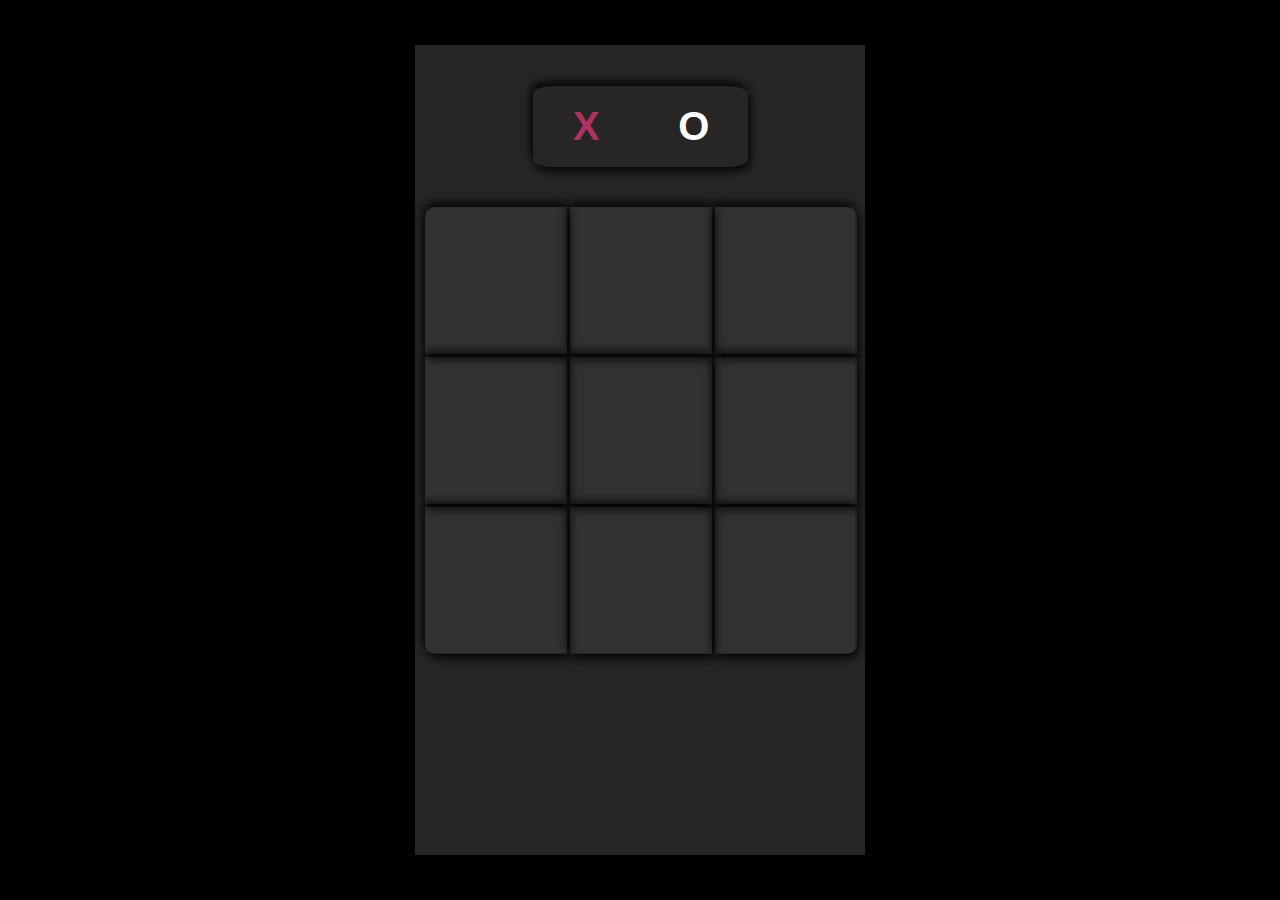
==== index.html @ ab362a8f "initial commit" ====
<!DOCTYPE html>
<html lang="en">
<head>
    <meta charset="UTF-8">
    <meta name="viewport" content="width=device-width, initial-scale=1.0">
    <title>Tic-Tac-Toe </title>
    <link rel="stylesheet" href="style.css">
</head>
<body>
    <div class="container">
        <div class="turn">
            <div class="choose">
                <div class="x">X</div>
                <div class="o">O</div>
            </div>
        </div>
        <div class="game">
            <div class="box box1"></div>
            <div class="box"></div>
            <div class="box box2"></div>
            <div class="box"></div>
            <div class="box"></div>
            <div class="box"></div>
            <div class="box box3"></div>
            <div class="box"></div>
            <div class="box box4"></div>

        </div>
    </div>
    <script  src="script.js"></script>
</body>
</html>
---- style.css ----
* {
    margin: 0;
    padding: 0;
    box-sizing: border-box;
    scroll-behavior: smooth;
    font-family: 'Gill Sans', 'Gill Sans MT', Calibri, 'Trebuchet MS', sans-serif;

}
body{
    width: 100vw;
    height: 100vh;
    background: #000;
    display: flex;
    align-items: center;
    text-align: center;
    justify-content: center;
}
.container{
    width: 80vw;
    height: 90vh;
    max-width: 450px;
    background: #282525;
    padding: 0px 10px ;
}
.turn{
    width: 100%;
    height: 20%;
    display: flex;
    align-items: center;
    justify-content: center;

}
.bs{
    box-shadow:inset 2px 5px 10px rgba(0,0,0,0.8);

}
.choose{
    display: flex;
    width: 50%;
    height: 50%;
    background: transparent;
    box-shadow: 2px 5px 10px rgba(0,0,0,0.8),-2px -5px 10px rgba(0,0,0,0.8);
    border-radius: 10%;
}
.x,.o{
    display: flex;
    align-items: center;
    justify-content: center;
    text-align: center;
    height: 100%;
    width: 50%;
    font-size: 40px;
    font-weight: 700;
}
.box1{
    border-radius: 10px 0px 0px  0px;
}
.box2{
    border-radius: 0px 10px 0px  0px;
}
.box3{
    border-radius: 0px 0px 0px  10px;
}
.box4{
    border-radius: 0px 0px 10px  0px;
}
.game{
    width: 100%;
    height: 55%;
    background: #333131;
    display: grid;
    grid-template-columns: 33% 33% 33%;
    grid-template-rows: 33% 33% 33%;
    gap: 3px;

}
.box{
    width: 100%;
    background:transparent;
    box-shadow: 2px 5px 10px rgba(0,0,0,0.8),-2px -5px 10px rgba(0,0,0,0.8);
    text-align: center;
    align-items: center;
    justify-content: center;
    display: flex;
    color: white;
    font-size: 50px;
}
.box:hover{
    box-shadow:inset 2px 5px 10px rgba(0,0,0,0.8);

}
.x{
    color: rgb(174,51,96);
}
.o{
    color: white;
}
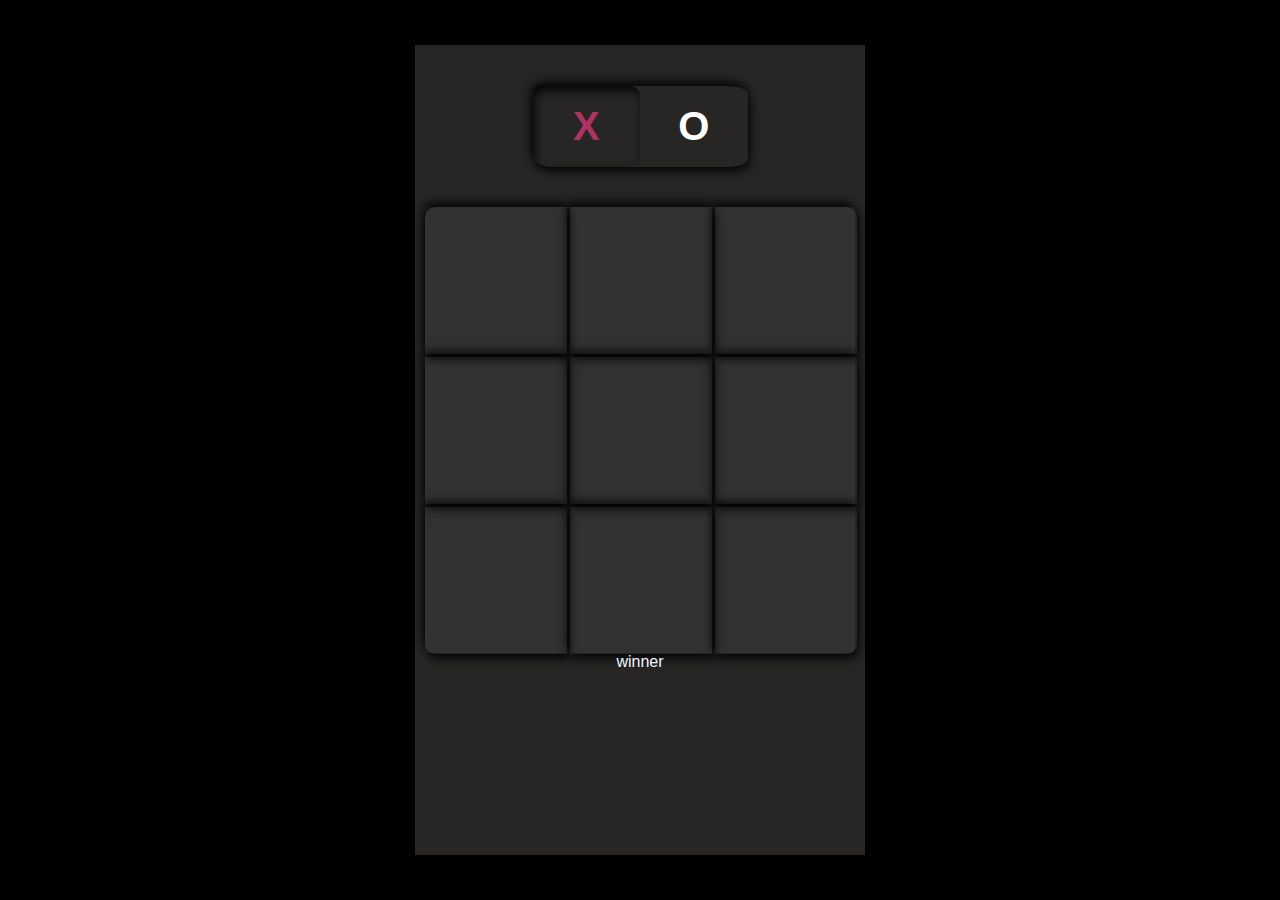
==== commit 4296ad12: "initial commit" ====
--- a/index.html
+++ b/index.html
@@ -10,7 +10,7 @@
     <div class="container">
         <div class="turn">
             <div class="choose">
-                <div class="x">X</div>
+                <div class="x bs">X</div>
                 <div class="o">O</div>
             </div>
         </div>
@@ -26,6 +26,10 @@
             <div class="box box4"></div>
 
         </div>
+        <div class="msg" >
+            winner
+            <span id="winner"></span>
+        </div>
     </div>
     <script  src="script.js"></script>
 </body>
--- a/style.css
+++ b/style.css
@@ -51,6 +51,7 @@
     width: 50%;
     font-size: 40px;
     font-weight: 700;
+    border-radius: 10px;
 }
 .box1{
     border-radius: 10px 0px 0px  0px;
@@ -95,5 +96,17 @@
 .o{
     color: white;
 }
+.msg{
+    height: 25%;
+    width: 100%;
+    display: flex;
+    align-content:center;
+    justify-content:center;
+    color: aliceblue;
+    
+}
+.hide{
+    display: none;
+}
 
 
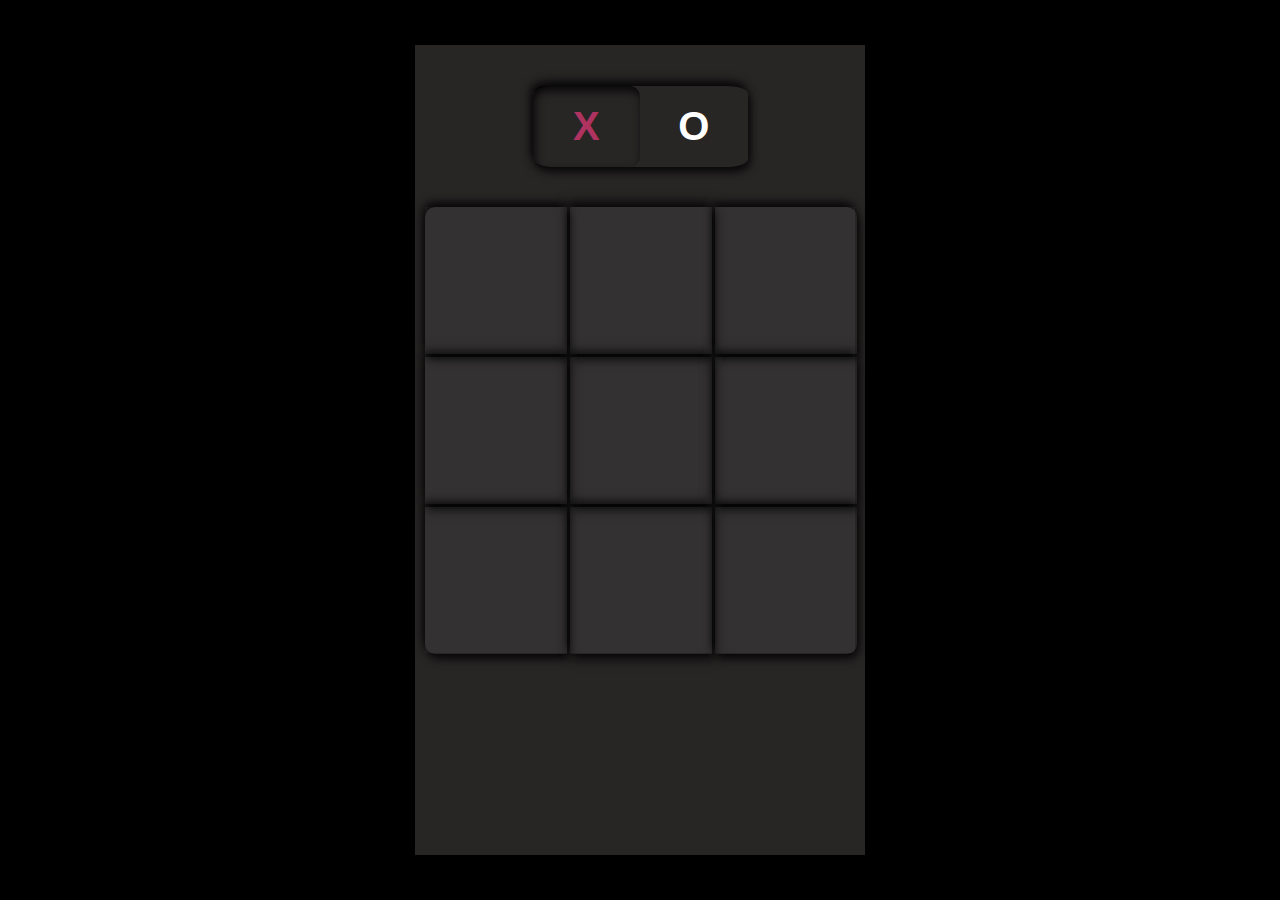
==== commit 3de3ee05: "initial commit" ====
--- a/index.html
+++ b/index.html
@@ -26,7 +26,7 @@
             <div class="box box4"></div>
 
         </div>
-        <div class="msg" >
+        <div class="msg hide" >
             winner
             <span id="winner"></span>
         </div>
--- a/style.css
+++ b/style.css
@@ -101,9 +101,11 @@
     width: 100%;
     display: flex;
     align-content:center;
+    text-align:center;
     justify-content:center;
     color: aliceblue;
-    
+    gap: 5px;
+    padding-top: 90px;
 }
 .hide{
     display: none;
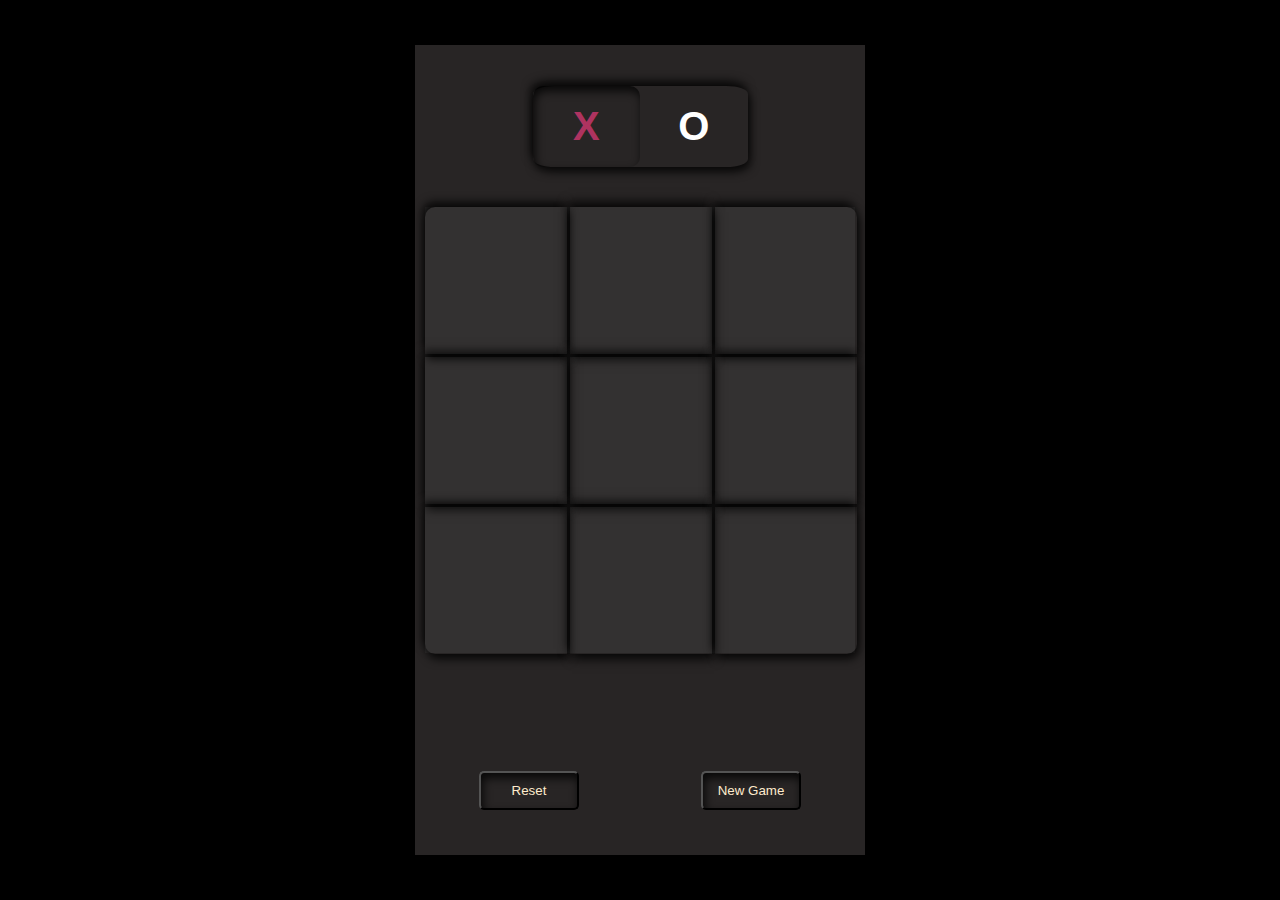
==== commit 05f7a6a5: "initial commit" ====
--- a/index.html
+++ b/index.html
@@ -15,21 +15,24 @@
             </div>
         </div>
         <div class="game">
-            <div class="box box1"></div>
-            <div class="box"></div>
-            <div class="box box2"></div>
-            <div class="box"></div>
-            <div class="box"></div>
-            <div class="box"></div>
-            <div class="box box3"></div>
-            <div class="box"></div>
-            <div class="box box4"></div>
+            <div class="box hover box1"></div>
+            <div class="box hover"></div>
+            <div class="box hover box2"></div>
+            <div class="box hover"></div>
+            <div class="box hover"></div>
+            <div class="box hover"></div>
+            <div class="box hover box3"></div>
+            <div class="box hover"></div>
+            <div class="box hover box4"></div>
 
         </div>
         <div class="msg hide" >
             winner
             <span id="winner"></span>
+            
         </div>
+        <button id="reset" class="btn">Reset</button>
+            <button id="ng" class="btn">New Game</button>
     </div>
     <script  src="script.js"></script>
 </body>
--- a/style.css
+++ b/style.css
@@ -21,6 +21,7 @@
     max-width: 450px;
     background: #282525;
     padding: 0px 10px ;
+    position: relative;
 }
 .turn{
     width: 100%;
@@ -85,8 +86,9 @@
     display: flex;
     color: white;
     font-size: 50px;
+    cursor: pointer;
 }
-.box:hover{
+.hover:hover{
     box-shadow:inset 2px 5px 10px rgba(0,0,0,0.8);
 
 }
@@ -105,10 +107,35 @@
     justify-content:center;
     color: aliceblue;
     gap: 5px;
-    padding-top: 90px;
+    padding-top: 60px;
 }
 .hide{
     display: none;
 }
+.btn{
+    position: absolute;
+    bottom: 5vh;
+    width: 100px;
+    padding: 10px 5px;
+    background:none;
+    box-shadow: 2px 5px 10px rgba(0,0,0,0.8),-2px -5px 10px rgba(0,0,0,0.8);
+    box-shadow:inset 2px 5px 10px rgba(0,0,0,0.8);
+    border-radius: 5px;
+    color: blanchedalmond;
+    cursor: pointer;
+
+}
+#ng{
+    right:5vw;
+}
+#reset{
+    left:5vw;
+    
+}
+.btn:hover{
+    color: rgba(255, 235, 205, 0.509);
+    font-size: small;
+}
 
 
+
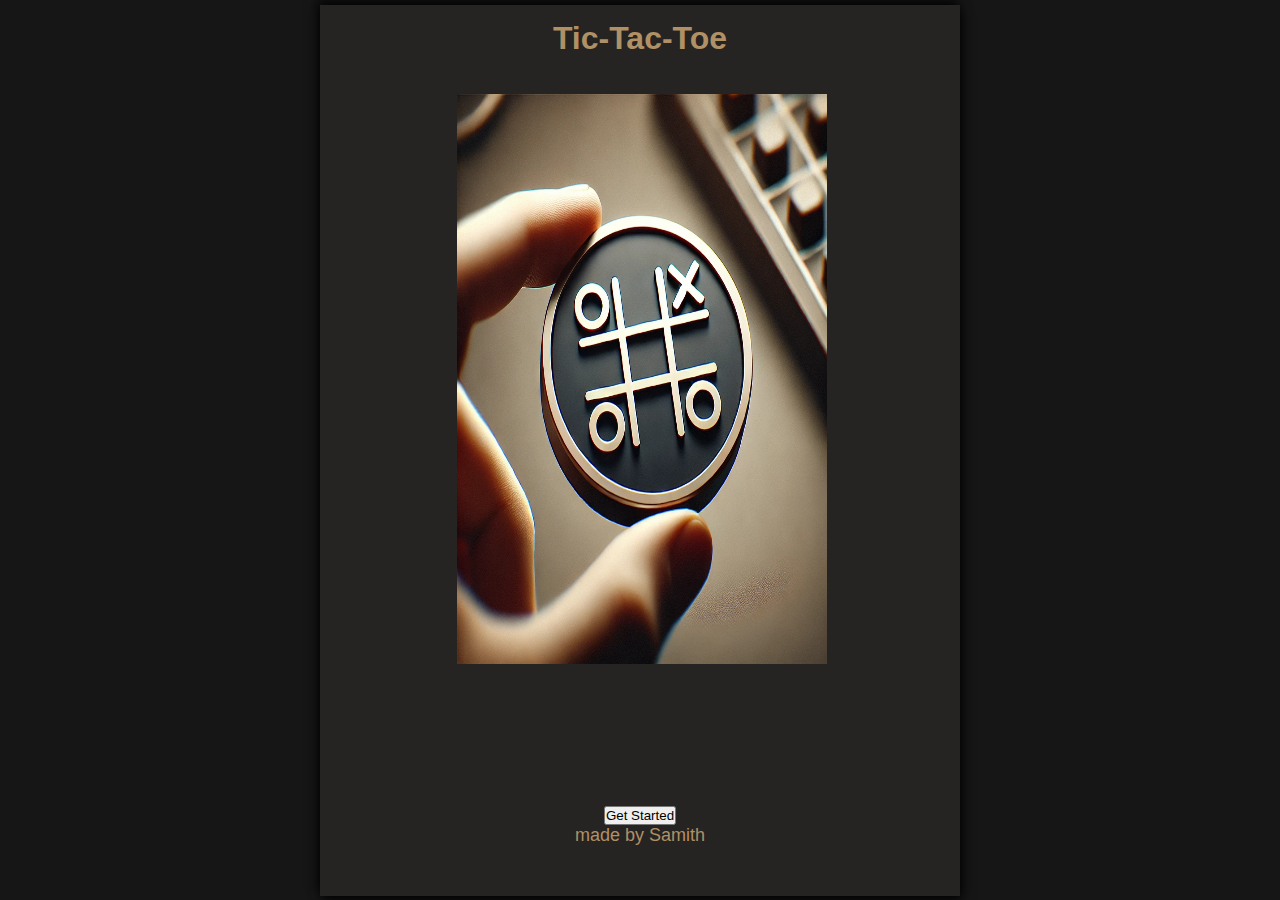
==== commit a9d91bd8: "initial commit" ====
--- a/index.html
+++ b/index.html
@@ -1,4 +1,4 @@
-<!DOCTYPE html>
+<!-- <!DOCTYPE html>
 <html lang="en">
 <head>
     <meta charset="UTF-8">
@@ -36,4 +36,28 @@
     </div>
     <script  src="script.js"></script>
 </body>
-</html>
+</html> -->
+<!DOCTYPE html>
+<html lang="en">
+<head>
+    <meta charset="UTF-8">
+    <meta name="viewport" content="width=device-width, initial-scale=1.0">
+    <title>Tic-Tac-Toe</title>
+    <link rel="stylesheet" href="style.css">
+</head>
+<body class="outer">
+    
+    <div class="login">
+        <div class="heading">Tic-Tac-Toe</div>
+        <div class="img">
+            <img src="img.webp" class="img">
+        </div>
+        <div class="footer">
+            <button class="start">Get Started</button>
+            <p class="para">made by Samith</p>
+        </div>
+    </div>
+
+    
+</body>
+</html>--- a/style.css
+++ b/style.css
@@ -136,6 +136,48 @@
     color: rgba(255, 235, 205, 0.509);
     font-size: small;
 }
+.b-s{
+    box-shadow:inset 2px 5px 10px rgba(0,0,0,0.8);
+    font-size: small;
+
+}
+
+/* For Login Page */
+.login{
+    background-color: #262323;
+    height: 99%;
+    width: 50%;
+    box-shadow: 2px 5px 10px rgba(0,0,0,0.8),-2px -5px 10px rgba(0,0,0,0.8);
+    display: block;
+    align-items: center;
+    justify-content:center;
+    
+}
+.outer{
+    background: rgb(22, 22, 22);
+}
+.heading{
+    height: 10%;
+    width: 100%;
+    font-size: xx-large;
+    font-weight: 700;
+    padding-top: 15px;
+    color: rgb(176, 144, 101);
+}
+.img{
+    height: 80%;
+    width: 85%;
+    padding-left: 50px;
+
+}
+.footer{
+    height: 10%;
+    width: 100%;
+}
+.para{
+    color: rgb(176, 144, 101);
+    font-size: large;
+}
 
 
 
--- a/style.css
+++ b/style.css
@@ -136,6 +136,48 @@
     color: rgba(255, 235, 205, 0.509);
     font-size: small;
 }
+.b-s{
+    box-shadow:inset 2px 5px 10px rgba(0,0,0,0.8);
+    font-size: small;
+
+}
+
+/* For Login Page */
+.login{
+    background-color: #262323;
+    height: 99%;
+    width: 50%;
+    box-shadow: 2px 5px 10px rgba(0,0,0,0.8),-2px -5px 10px rgba(0,0,0,0.8);
+    display: block;
+    align-items: center;
+    justify-content:center;
+    
+}
+.outer{
+    background: rgb(22, 22, 22);
+}
+.heading{
+    height: 10%;
+    width: 100%;
+    font-size: xx-large;
+    font-weight: 700;
+    padding-top: 15px;
+    color: rgb(176, 144, 101);
+}
+.img{
+    height: 80%;
+    width: 85%;
+    padding-left: 50px;
+
+}
+.footer{
+    height: 10%;
+    width: 100%;
+}
+.para{
+    color: rgb(176, 144, 101);
+    font-size: large;
+}
 
 
 
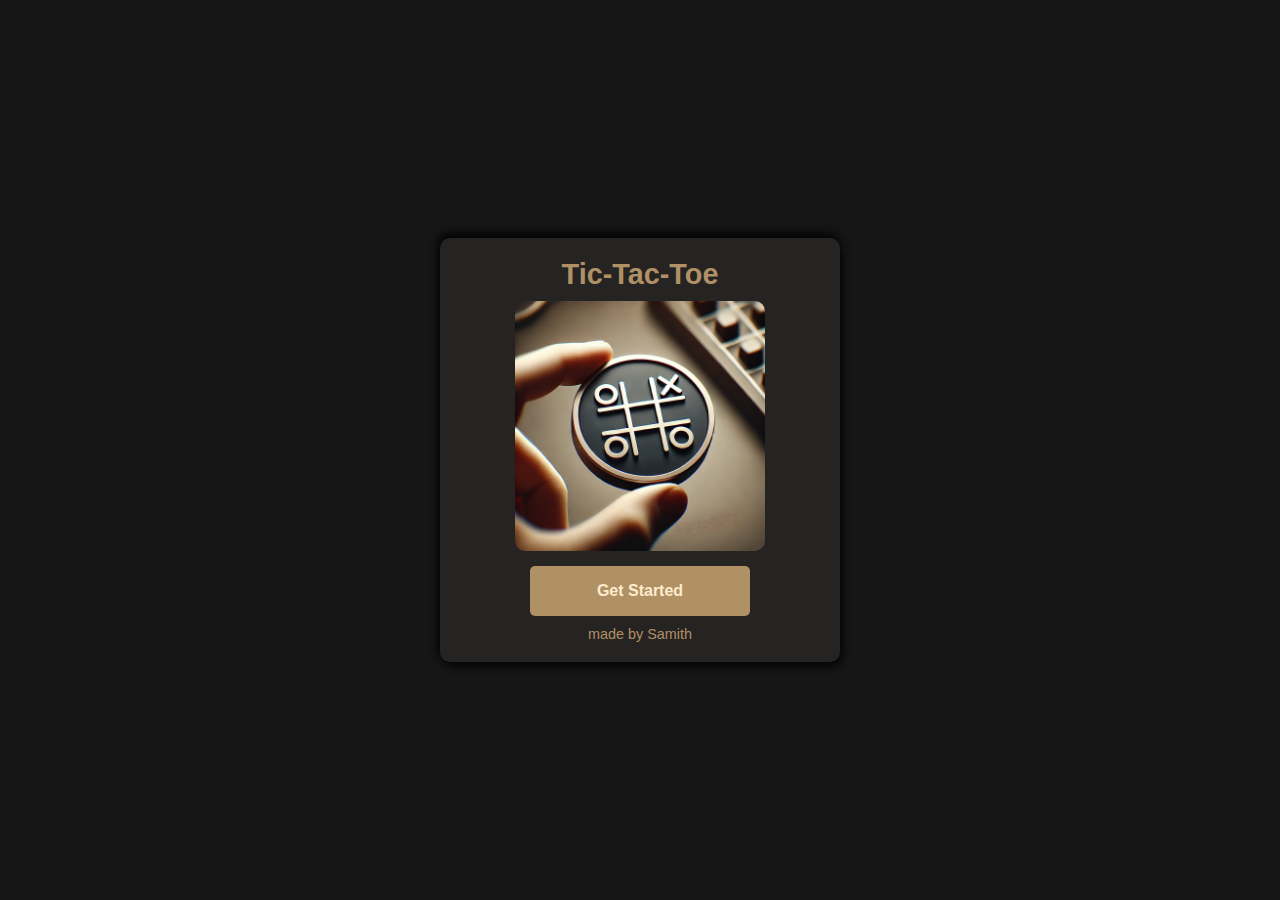
==== commit 160af3b8: "initial commit" ====
--- a/index.html
+++ b/index.html
@@ -54,6 +54,7 @@
         </div>
         <div class="footer">
             <button class="start">Get Started</button>
+            
             <p class="para">made by Samith</p>
         </div>
     </div>
--- a/style.css
+++ b/style.css
@@ -142,42 +142,124 @@
 
 }
 
-/* For Login Page */
-.login{
+.outer {
+    background: rgb(22, 22, 22);
+    display: flex;
+    justify-content: center;
+    align-items: center;
+    height: 100vh;
+}
+
+
+.login {
     background-color: #262323;
-    height: 99%;
-    width: 50%;
-    box-shadow: 2px 5px 10px rgba(0,0,0,0.8),-2px -5px 10px rgba(0,0,0,0.8);
-    display: block;
-    align-items: center;
-    justify-content:center;
-    
-}
-.outer{
-    background: rgb(22, 22, 22);
-}
-.heading{
-    height: 10%;
-    width: 100%;
-    font-size: xx-large;
+    width: 90%;
+    max-width: 400px;
+    padding: 20px;
+    box-shadow: 2px 5px 10px rgba(0,0,0,0.8), -2px -5px 10px rgba(0,0,0,0.8);
+    border-radius: 10px;
+    display: flex;
+    flex-direction: column;
+    align-items: center;
+}
+
+.heading {
+    font-size: 1.8rem;
     font-weight: 700;
-    padding-top: 15px;
     color: rgb(176, 144, 101);
-}
-.img{
-    height: 80%;
-    width: 85%;
-    padding-left: 50px;
-
-}
-.footer{
-    height: 10%;
-    width: 100%;
-}
-.para{
+    text-align: center;
+    margin-bottom: 10px;
+}
+
+
+.img {
+    width: 100%;
+    display: flex;
+    justify-content: center;
+}
+
+.img img {
+    width: 100%;
+    max-width: 250px;  
+    height: auto; 
+    border-radius: 10px;
+}
+
+
+.footer {
+    width: 100%;
+    display: flex;
+    flex-direction: column;
+    align-items: center;
+    margin-top: 15px;
+}
+
+
+.start {
+    width: 80%;
+    max-width: 220px;
+    height: 50px;
+    background: rgb(176, 144, 101);
+    color: blanchedalmond;
+    font-size: 1rem;
+    font-weight: bold;
+    border: none;
+    border-radius: 5px;
+    cursor: pointer;
+    transition: 0.3s ease;
+}
+
+.start:hover {
+    background: rgb(200, 160, 110);
+    box-shadow: inset 2px 5px 10px rgba(0,0,0,0.8);
+    font-size: 1.3rem;
+}
+
+
+.para {
     color: rgb(176, 144, 101);
-    font-size: large;
-}
-
-
-
+    font-size: 0.9rem;
+    margin-top: 10px;
+}
+
+
+@media (max-width: 768px) {  
+    .login {
+        width: 80%;
+    }
+
+    .heading {
+        font-size: 1.5rem;
+    }
+
+    .start {
+        height: 45px;
+    }
+}
+
+@media (max-width: 480px) {  
+    .login {
+        width: 90%;
+        padding: 15px;
+    }
+
+    .heading {
+        font-size: 1.4rem;
+    }
+
+    .img img {
+        max-width: 200px;
+    }
+
+    .start {
+        height: 40px;
+        font-size: 0.9rem;
+    }
+
+    .para {
+        font-size: 0.8rem;
+    }
+}
+
+
+
--- a/style.css
+++ b/style.css
@@ -142,42 +142,124 @@
 
 }
 
-/* For Login Page */
-.login{
+.outer {
+    background: rgb(22, 22, 22);
+    display: flex;
+    justify-content: center;
+    align-items: center;
+    height: 100vh;
+}
+
+
+.login {
     background-color: #262323;
-    height: 99%;
-    width: 50%;
-    box-shadow: 2px 5px 10px rgba(0,0,0,0.8),-2px -5px 10px rgba(0,0,0,0.8);
-    display: block;
-    align-items: center;
-    justify-content:center;
-    
-}
-.outer{
-    background: rgb(22, 22, 22);
-}
-.heading{
-    height: 10%;
-    width: 100%;
-    font-size: xx-large;
+    width: 90%;
+    max-width: 400px;
+    padding: 20px;
+    box-shadow: 2px 5px 10px rgba(0,0,0,0.8), -2px -5px 10px rgba(0,0,0,0.8);
+    border-radius: 10px;
+    display: flex;
+    flex-direction: column;
+    align-items: center;
+}
+
+.heading {
+    font-size: 1.8rem;
     font-weight: 700;
-    padding-top: 15px;
     color: rgb(176, 144, 101);
-}
-.img{
-    height: 80%;
-    width: 85%;
-    padding-left: 50px;
-
-}
-.footer{
-    height: 10%;
-    width: 100%;
-}
-.para{
+    text-align: center;
+    margin-bottom: 10px;
+}
+
+
+.img {
+    width: 100%;
+    display: flex;
+    justify-content: center;
+}
+
+.img img {
+    width: 100%;
+    max-width: 250px;  
+    height: auto; 
+    border-radius: 10px;
+}
+
+
+.footer {
+    width: 100%;
+    display: flex;
+    flex-direction: column;
+    align-items: center;
+    margin-top: 15px;
+}
+
+
+.start {
+    width: 80%;
+    max-width: 220px;
+    height: 50px;
+    background: rgb(176, 144, 101);
+    color: blanchedalmond;
+    font-size: 1rem;
+    font-weight: bold;
+    border: none;
+    border-radius: 5px;
+    cursor: pointer;
+    transition: 0.3s ease;
+}
+
+.start:hover {
+    background: rgb(200, 160, 110);
+    box-shadow: inset 2px 5px 10px rgba(0,0,0,0.8);
+    font-size: 1.3rem;
+}
+
+
+.para {
     color: rgb(176, 144, 101);
-    font-size: large;
-}
-
-
-
+    font-size: 0.9rem;
+    margin-top: 10px;
+}
+
+
+@media (max-width: 768px) {  
+    .login {
+        width: 80%;
+    }
+
+    .heading {
+        font-size: 1.5rem;
+    }
+
+    .start {
+        height: 45px;
+    }
+}
+
+@media (max-width: 480px) {  
+    .login {
+        width: 90%;
+        padding: 15px;
+    }
+
+    .heading {
+        font-size: 1.4rem;
+    }
+
+    .img img {
+        max-width: 200px;
+    }
+
+    .start {
+        height: 40px;
+        font-size: 0.9rem;
+    }
+
+    .para {
+        font-size: 0.8rem;
+    }
+}
+
+
+
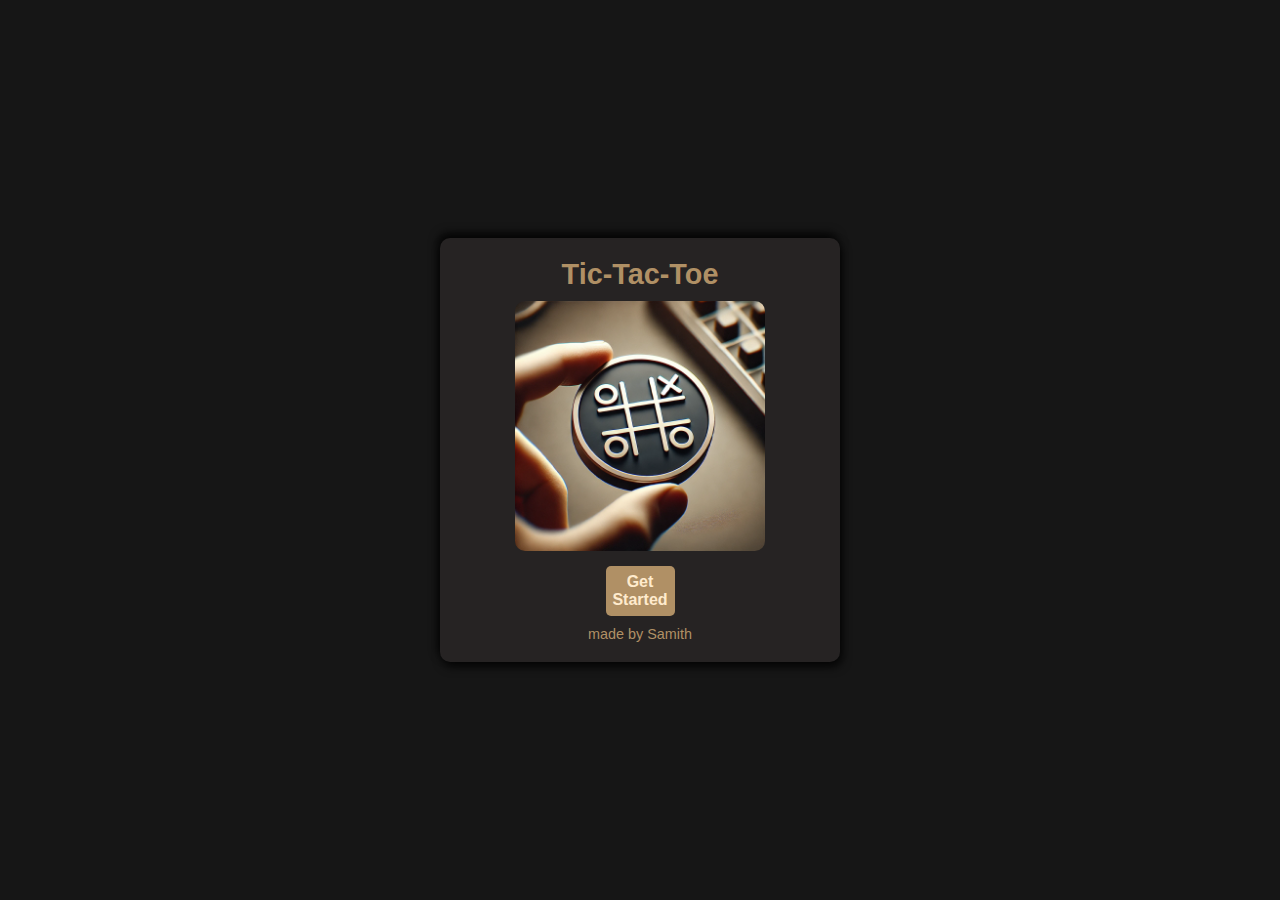
==== commit be613ce8: "initial commit" ====
--- a/index.html
+++ b/index.html
@@ -1,42 +1,3 @@
-<!-- <!DOCTYPE html>
-<html lang="en">
-<head>
-    <meta charset="UTF-8">
-    <meta name="viewport" content="width=device-width, initial-scale=1.0">
-    <title>Tic-Tac-Toe </title>
-    <link rel="stylesheet" href="style.css">
-</head>
-<body>
-    <div class="container">
-        <div class="turn">
-            <div class="choose">
-                <div class="x bs">X</div>
-                <div class="o">O</div>
-            </div>
-        </div>
-        <div class="game">
-            <div class="box hover box1"></div>
-            <div class="box hover"></div>
-            <div class="box hover box2"></div>
-            <div class="box hover"></div>
-            <div class="box hover"></div>
-            <div class="box hover"></div>
-            <div class="box hover box3"></div>
-            <div class="box hover"></div>
-            <div class="box hover box4"></div>
-
-        </div>
-        <div class="msg hide" >
-            winner
-            <span id="winner"></span>
-            
-        </div>
-        <button id="reset" class="btn">Reset</button>
-            <button id="ng" class="btn">New Game</button>
-    </div>
-    <script  src="script.js"></script>
-</body>
-</html> -->
 <!DOCTYPE html>
 <html lang="en">
 <head>
@@ -53,12 +14,13 @@
             <img src="img.webp" class="img">
         </div>
         <div class="footer">
+            <a href="game.html">
             <button class="start">Get Started</button>
+        </a>
             
             <p class="para">made by Samith</p>
         </div>
     </div>
-
     
 </body>
 </html>